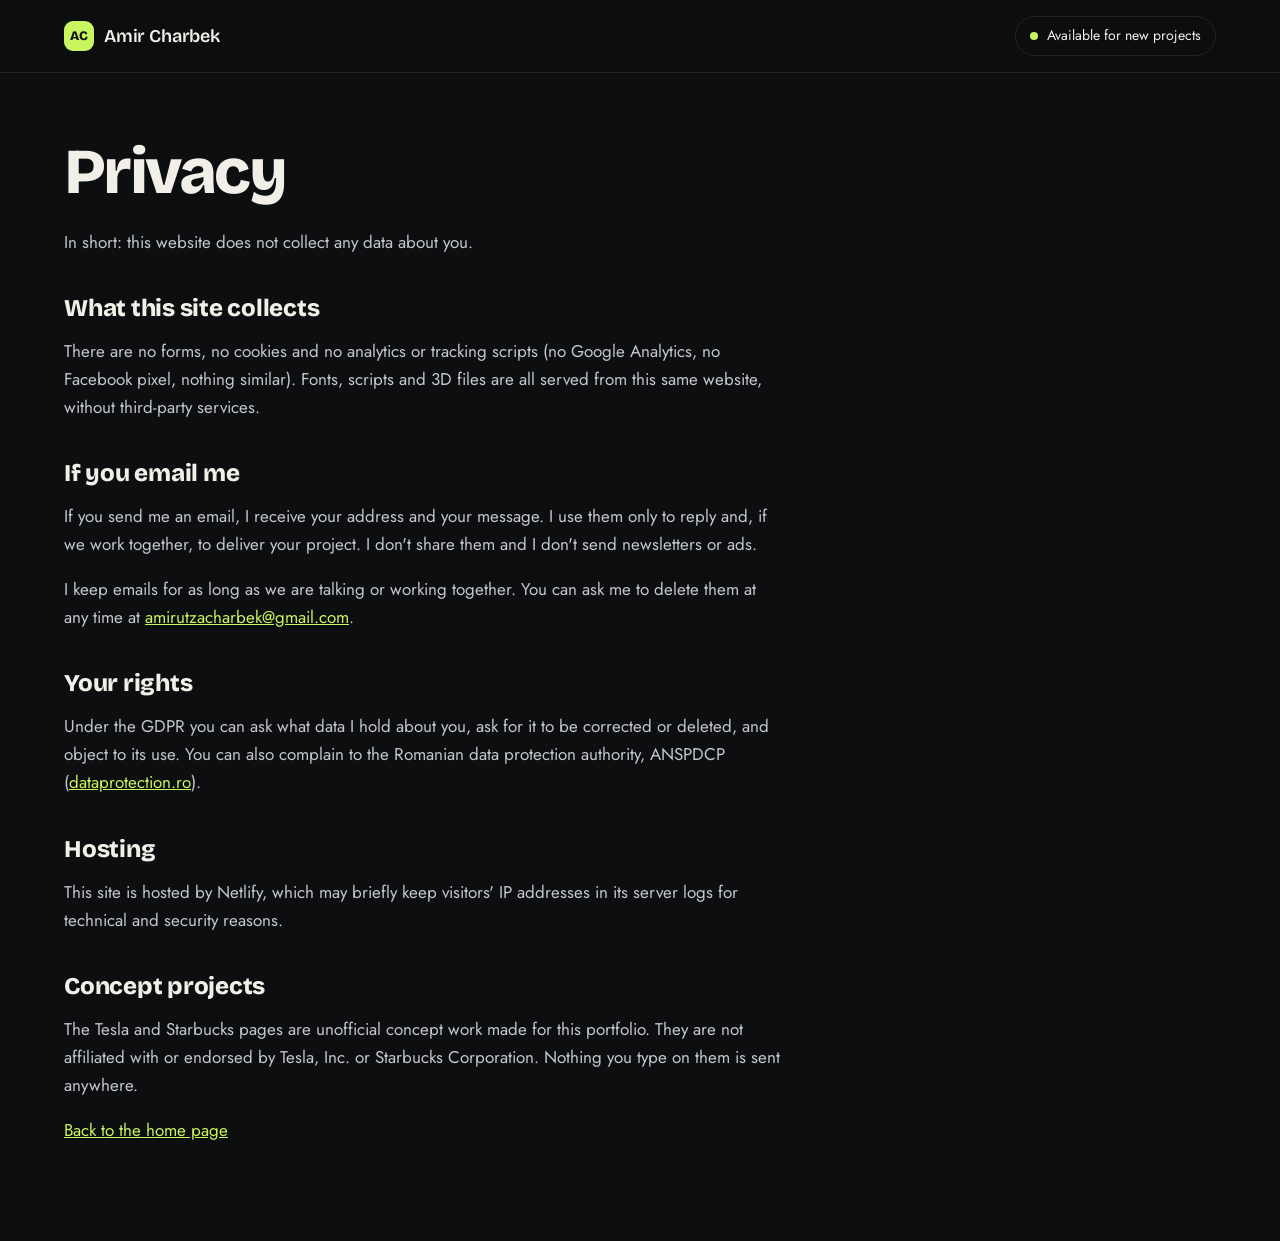
==== privacy/index.html @ db510cf8 "Portfolio site" ====
<!doctype html>
<html lang="en">
<head>
<meta charset="utf-8">
<meta name="viewport" content="width=device-width, initial-scale=1">
<title>Privacy · Amir Charbek</title>
<meta name="theme-color" content="#0d0e10">
<link rel="stylesheet" href="/fonts/fonts.css">
<link rel="stylesheet" href="/style.css">
</head>
<body>
<header class="top solid">
  <div class="wrap">
    <a class="brand" href="/"><i aria-hidden="true">AC</i>Amir Charbek</a>
    <a class="avail" href="/#contact"><b aria-hidden="true"></b><span>Available for new projects</span></a>
  </div>
</header>
<div class="wrap">
  <main class="page">
    <h1>Privacy</h1>
    <p>In short: this website does not collect any data about you.</p>

    <h2>What this site collects</h2>
    <p>There are no forms, no cookies and no analytics or tracking scripts (no Google Analytics, no Facebook pixel, nothing similar). Fonts, scripts and 3D files are all served from this same website, without third-party services.</p>

    <h2>If you email me</h2>
    <p>If you send me an email, I receive your address and your message. I use them only to reply and, if we work together, to deliver your project. I don't share them and I don't send newsletters or ads.</p>
    <p>I keep emails for as long as we are talking or working together. You can ask me to delete them at any time at <a href="mailto:amirutzacharbek@gmail.com">amirutzacharbek@gmail.com</a>.</p>

    <h2>Your rights</h2>
    <p>Under the GDPR you can ask what data I hold about you, ask for it to be corrected or deleted, and object to its use. You can also complain to the Romanian data protection authority, ANSPDCP (<a href="https://www.dataprotection.ro">dataprotection.ro</a>).</p>

    <h2>Hosting</h2>
    <p>This site is hosted by Netlify, which may briefly keep visitors' IP addresses in its server logs for technical and security reasons.</p>

    <h2>Concept projects</h2>
    <p>The Tesla and Starbucks pages are unofficial concept work made for this portfolio. They are not affiliated with or endorsed by Tesla, Inc. or Starbucks Corporation. Nothing you type on them is sent anywhere.</p>

    <p><a href="/">Back to the home page</a></p>
  </main>
</div>
</body>
</html>
---- fonts/fonts.css ----
@font-face{font-family:'Cormorant Garamond';font-style:normal;font-weight:400;font-display:swap;src:url(/fonts/cormorant-garamond-latin-400-normal.woff2) format('woff2');unicode-range:U+0000-00FF, U+0131, U+0152-0153, U+02BB-02BC, U+02C6, U+02DA, U+02DC, U+0304, U+0308, U+0329, U+2000-206F, U+20AC, U+2122, U+2191, U+2193, U+2212, U+2215, U+FEFF, U+FFFD}
@font-face{font-family:'Cormorant Garamond';font-style:normal;font-weight:400;font-display:swap;src:url(/fonts/cormorant-garamond-latin-ext-400-normal.woff2) format('woff2');unicode-range:U+0100-02BA, U+02BD-02C5, U+02C7-02CC, U+02CE-02D7, U+02DD-02FF, U+0304, U+0308, U+0329, U+1D00-1DBF, U+1E00-1E9F, U+1EF2-1EFF, U+2020, U+20A0-20AB, U+20AD-20C0, U+2113, U+2C60-2C7F, U+A720-A7FF}
@font-face{font-family:'Cormorant Garamond';font-style:italic;font-weight:400;font-display:swap;src:url(/fonts/cormorant-garamond-latin-400-italic.woff2) format('woff2');unicode-range:U+0000-00FF, U+0131, U+0152-0153, U+02BB-02BC, U+02C6, U+02DA, U+02DC, U+0304, U+0308, U+0329, U+2000-206F, U+20AC, U+2122, U+2191, U+2193, U+2212, U+2215, U+FEFF, U+FFFD}
@font-face{font-family:'Cormorant Garamond';font-style:italic;font-weight:400;font-display:swap;src:url(/fonts/cormorant-garamond-latin-ext-400-italic.woff2) format('woff2');unicode-range:U+0100-02BA, U+02BD-02C5, U+02C7-02CC, U+02CE-02D7, U+02DD-02FF, U+0304, U+0308, U+0329, U+1D00-1DBF, U+1E00-1E9F, U+1EF2-1EFF, U+2020, U+20A0-20AB, U+20AD-20C0, U+2113, U+2C60-2C7F, U+A720-A7FF}
@font-face{font-family:'Cormorant Garamond';font-style:normal;font-weight:500;font-display:swap;src:url(/fonts/cormorant-garamond-latin-500-normal.woff2) format('woff2');unicode-range:U+0000-00FF, U+0131, U+0152-0153, U+02BB-02BC, U+02C6, U+02DA, U+02DC, U+0304, U+0308, U+0329, U+2000-206F, U+20AC, U+2122, U+2191, U+2193, U+2212, U+2215, U+FEFF, U+FFFD}
@font-face{font-family:'Cormorant Garamond';font-style:normal;font-weight:500;font-display:swap;src:url(/fonts/cormorant-garamond-latin-ext-500-normal.woff2) format('woff2');unicode-range:U+0100-02BA, U+02BD-02C5, U+02C7-02CC, U+02CE-02D7, U+02DD-02FF, U+0304, U+0308, U+0329, U+1D00-1DBF, U+1E00-1E9F, U+1EF2-1EFF, U+2020, U+20A0-20AB, U+20AD-20C0, U+2113, U+2C60-2C7F, U+A720-A7FF}
@font-face{font-family:'Cormorant Garamond';font-style:normal;font-weight:600;font-display:swap;src:url(/fonts/cormorant-garamond-latin-600-normal.woff2) format('woff2');unicode-range:U+0000-00FF, U+0131, U+0152-0153, U+02BB-02BC, U+02C6, U+02DA, U+02DC, U+0304, U+0308, U+0329, U+2000-206F, U+20AC, U+2122, U+2191, U+2193, U+2212, U+2215, U+FEFF, U+FFFD}
@font-face{font-family:'Cormorant Garamond';font-style:normal;font-weight:600;font-display:swap;src:url(/fonts/cormorant-garamond-latin-ext-600-normal.woff2) format('woff2');unicode-range:U+0100-02BA, U+02BD-02C5, U+02C7-02CC, U+02CE-02D7, U+02DD-02FF, U+0304, U+0308, U+0329, U+1D00-1DBF, U+1E00-1E9F, U+1EF2-1EFF, U+2020, U+20A0-20AB, U+20AD-20C0, U+2113, U+2C60-2C7F, U+A720-A7FF}
@font-face{font-family:'Jost';font-style:normal;font-weight:300;font-display:swap;src:url(/fonts/jost-latin-300-normal.woff2) format('woff2');unicode-range:U+0000-00FF, U+0131, U+0152-0153, U+02BB-02BC, U+02C6, U+02DA, U+02DC, U+0304, U+0308, U+0329, U+2000-206F, U+20AC, U+2122, U+2191, U+2193, U+2212, U+2215, U+FEFF, U+FFFD}
@font-face{font-family:'Jost';font-style:normal;font-weight:300;font-display:swap;src:url(/fonts/jost-latin-ext-300-normal.woff2) format('woff2');unicode-range:U+0100-02BA, U+02BD-02C5, U+02C7-02CC, U+02CE-02D7, U+02DD-02FF, U+0304, U+0308, U+0329, U+1D00-1DBF, U+1E00-1E9F, U+1EF2-1EFF, U+2020, U+20A0-20AB, U+20AD-20C0, U+2113, U+2C60-2C7F, U+A720-A7FF}
@font-face{font-family:'Jost';font-style:normal;font-weight:400;font-display:swap;src:url(/fonts/jost-latin-400-normal.woff2) format('woff2');unicode-range:U+0000-00FF, U+0131, U+0152-0153, U+02BB-02BC, U+02C6, U+02DA, U+02DC, U+0304, U+0308, U+0329, U+2000-206F, U+20AC, U+2122, U+2191, U+2193, U+2212, U+2215, U+FEFF, U+FFFD}
@font-face{font-family:'Jost';font-style:normal;font-weight:400;font-display:swap;src:url(/fonts/jost-latin-ext-400-normal.woff2) format('woff2');unicode-range:U+0100-02BA, U+02BD-02C5, U+02C7-02CC, U+02CE-02D7, U+02DD-02FF, U+0304, U+0308, U+0329, U+1D00-1DBF, U+1E00-1E9F, U+1EF2-1EFF, U+2020, U+20A0-20AB, U+20AD-20C0, U+2113, U+2C60-2C7F, U+A720-A7FF}
@font-face{font-family:'Jost';font-style:normal;font-weight:500;font-display:swap;src:url(/fonts/jost-latin-500-normal.woff2) format('woff2');unicode-range:U+0000-00FF, U+0131, U+0152-0153, U+02BB-02BC, U+02C6, U+02DA, U+02DC, U+0304, U+0308, U+0329, U+2000-206F, U+20AC, U+2122, U+2191, U+2193, U+2212, U+2215, U+FEFF, U+FFFD}
@font-face{font-family:'Jost';font-style:normal;font-weight:500;font-display:swap;src:url(/fonts/jost-latin-ext-500-normal.woff2) format('woff2');unicode-range:U+0100-02BA, U+02BD-02C5, U+02C7-02CC, U+02CE-02D7, U+02DD-02FF, U+0304, U+0308, U+0329, U+1D00-1DBF, U+1E00-1E9F, U+1EF2-1EFF, U+2020, U+20A0-20AB, U+20AD-20C0, U+2113, U+2C60-2C7F, U+A720-A7FF}
@font-face{font-family:'Bricolage Grotesque';font-style:normal;font-weight:400;font-display:swap;src:url(/fonts/bricolage-grotesque-latin-400-normal.woff2) format('woff2');unicode-range:U+0000-00FF, U+0131, U+0152-0153, U+02BB-02BC, U+02C6, U+02DA, U+02DC, U+0304, U+0308, U+0329, U+2000-206F, U+20AC, U+2122, U+2191, U+2193, U+2212, U+2215, U+FEFF, U+FFFD}
@font-face{font-family:'Bricolage Grotesque';font-style:normal;font-weight:400;font-display:swap;src:url(/fonts/bricolage-grotesque-latin-ext-400-normal.woff2) format('woff2');unicode-range:U+0100-02BA, U+02BD-02C5, U+02C7-02CC, U+02CE-02D7, U+02DD-02FF, U+0304, U+0308, U+0329, U+1D00-1DBF, U+1E00-1E9F, U+1EF2-1EFF, U+2020, U+20A0-20AB, U+20AD-20C0, U+2113, U+2C60-2C7F, U+A720-A7FF}
@font-face{font-family:'Bricolage Grotesque';font-style:normal;font-weight:600;font-display:swap;src:url(/fonts/bricolage-grotesque-latin-600-normal.woff2) format('woff2');unicode-range:U+0000-00FF, U+0131, U+0152-0153, U+02BB-02BC, U+02C6, U+02DA, U+02DC, U+0304, U+0308, U+0329, U+2000-206F, U+20AC, U+2122, U+2191, U+2193, U+2212, U+2215, U+FEFF, U+FFFD}
@font-face{font-family:'Bricolage Grotesque';font-style:normal;font-weight:600;font-display:swap;src:url(/fonts/bricolage-grotesque-latin-ext-600-normal.woff2) format('woff2');unicode-range:U+0100-02BA, U+02BD-02C5, U+02C7-02CC, U+02CE-02D7, U+02DD-02FF, U+0304, U+0308, U+0329, U+1D00-1DBF, U+1E00-1E9F, U+1EF2-1EFF, U+2020, U+20A0-20AB, U+20AD-20C0, U+2113, U+2C60-2C7F, U+A720-A7FF}
@font-face{font-family:'Bricolage Grotesque';font-style:normal;font-weight:800;font-display:swap;src:url(/fonts/bricolage-grotesque-latin-800-normal.woff2) format('woff2');unicode-range:U+0000-00FF, U+0131, U+0152-0153, U+02BB-02BC, U+02C6, U+02DA, U+02DC, U+0304, U+0308, U+0329, U+2000-206F, U+20AC, U+2122, U+2191, U+2193, U+2212, U+2215, U+FEFF, U+FFFD}
@font-face{font-family:'Bricolage Grotesque';font-style:normal;font-weight:800;font-display:swap;src:url(/fonts/bricolage-grotesque-latin-ext-800-normal.woff2) format('woff2');unicode-range:U+0100-02BA, U+02BD-02C5, U+02C7-02CC, U+02CE-02D7, U+02DD-02FF, U+0304, U+0308, U+0329, U+1D00-1DBF, U+1E00-1E9F, U+1EF2-1EFF, U+2020, U+20A0-20AB, U+20AD-20C0, U+2113, U+2C60-2C7F, U+A720-A7FF}
@font-face{font-family:'Newsreader';font-style:normal;font-weight:400;font-display:swap;src:url(/fonts/newsreader-latin-400-normal.woff2) format('woff2');unicode-range:U+0000-00FF, U+0131, U+0152-0153, U+02BB-02BC, U+02C6, U+02DA, U+02DC, U+0304, U+0308, U+0329, U+2000-206F, U+20AC, U+2122, U+2191, U+2193, U+2212, U+2215, U+FEFF, U+FFFD}
@font-face{font-family:'Newsreader';font-style:normal;font-weight:400;font-display:swap;src:url(/fonts/newsreader-latin-ext-400-normal.woff2) format('woff2');unicode-range:U+0100-02BA, U+02BD-02C5, U+02C7-02CC, U+02CE-02D7, U+02DD-02FF, U+0304, U+0308, U+0329, U+1D00-1DBF, U+1E00-1E9F, U+1EF2-1EFF, U+2020, U+20A0-20AB, U+20AD-20C0, U+2113, U+2C60-2C7F, U+A720-A7FF}
@font-face{font-family:'Newsreader';font-style:italic;font-weight:400;font-display:swap;src:url(/fonts/newsreader-latin-400-italic.woff2) format('woff2');unicode-range:U+0000-00FF, U+0131, U+0152-0153, U+02BB-02BC, U+02C6, U+02DA, U+02DC, U+0304, U+0308, U+0329, U+2000-206F, U+20AC, U+2122, U+2191, U+2193, U+2212, U+2215, U+FEFF, U+FFFD}
@font-face{font-family:'Newsreader';font-style:italic;font-weight:400;font-display:swap;src:url(/fonts/newsreader-latin-ext-400-italic.woff2) format('woff2');unicode-range:U+0100-02BA, U+02BD-02C5, U+02C7-02CC, U+02CE-02D7, U+02DD-02FF, U+0304, U+0308, U+0329, U+1D00-1DBF, U+1E00-1E9F, U+1EF2-1EFF, U+2020, U+20A0-20AB, U+20AD-20C0, U+2113, U+2C60-2C7F, U+A720-A7FF}
@font-face{font-family:'Newsreader';font-style:normal;font-weight:500;font-display:swap;src:url(/fonts/newsreader-latin-500-normal.woff2) format('woff2');unicode-range:U+0000-00FF, U+0131, U+0152-0153, U+02BB-02BC, U+02C6, U+02DA, U+02DC, U+0304, U+0308, U+0329, U+2000-206F, U+20AC, U+2122, U+2191, U+2193, U+2212, U+2215, U+FEFF, U+FFFD}
@font-face{font-family:'Newsreader';font-style:normal;font-weight:500;font-display:swap;src:url(/fonts/newsreader-latin-ext-500-normal.woff2) format('woff2');unicode-range:U+0100-02BA, U+02BD-02C5, U+02C7-02CC, U+02CE-02D7, U+02DD-02FF, U+0304, U+0308, U+0329, U+1D00-1DBF, U+1E00-1E9F, U+1EF2-1EFF, U+2020, U+20A0-20AB, U+20AD-20C0, U+2113, U+2C60-2C7F, U+A720-A7FF}
@font-face{font-family:'Caveat';font-style:normal;font-weight:600;font-display:swap;src:url(/fonts/caveat-latin-600-normal.woff2) format('woff2');unicode-range:U+0000-00FF, U+0131, U+0152-0153, U+02BB-02BC, U+02C6, U+02DA, U+02DC, U+0304, U+0308, U+0329, U+2000-206F, U+20AC, U+2122, U+2191, U+2193, U+2212, U+2215, U+FEFF, U+FFFD}
@font-face{font-family:'Caveat';font-style:normal;font-weight:600;font-display:swap;src:url(/fonts/caveat-latin-ext-600-normal.woff2) format('woff2');unicode-range:U+0100-02BA, U+02BD-02C5, U+02C7-02CC, U+02CE-02D7, U+02DD-02FF, U+0304, U+0308, U+0329, U+1D00-1DBF, U+1E00-1E9F, U+1EF2-1EFF, U+2020, U+20A0-20AB, U+20AD-20C0, U+2113, U+2C60-2C7F, U+A720-A7FF}
---- style.css ----
﻿:root {
  --bg: #0d0e10;
  --bg2: #15171a;
  --ink: #f2efe9;
  --soft: #9a9ea6;
  --line: rgba(255,255,255,.09);
  --accent: #c8f560;
  --display: "Bricolage Grotesque", "Jost", system-ui, sans-serif;
  --sans: "Jost", -apple-system, "Segoe UI", Roboto, Helvetica, Arial, sans-serif;
  --serif: "Newsreader", Georgia, serif;
  color-scheme: dark;
}
* { box-sizing: border-box; }
html { -webkit-text-size-adjust: 100%; scroll-behavior: smooth; }
body { margin: 0; background: var(--bg); color: var(--ink); font: 400 17px/1.65 var(--sans); overflow-x: hidden; }
img { max-width: 100%; display: block; }
a { color: inherit; }
::selection { background: var(--accent); color: #111; }
:focus-visible { outline: 2px solid var(--accent); outline-offset: 3px; }
.wrap { max-width: 1200px; margin: 0 auto; padding: 0 24px; }

/* header */
.top { position: fixed; inset: 0 0 auto; z-index: 40; transition: background .4s, backdrop-filter .4s; }
.top.solid { background: rgba(13,14,16,.72); backdrop-filter: blur(14px); -webkit-backdrop-filter: blur(14px); border-bottom: 1px solid var(--line); }
.top .wrap { display: flex; align-items: center; justify-content: space-between; height: 72px; gap: 20px; }
.brand { font: 600 18px var(--display); text-decoration: none; letter-spacing: -.01em; display: flex; align-items: center; gap: 10px; }
.brand i { width: 30px; height: 30px; border-radius: 9px; background: var(--accent); color: #111; display: grid; place-items: center; font: 800 13px var(--display); font-style: normal; }
.top nav { display: flex; gap: 30px; font-size: 15px; }
.top nav a { text-decoration: none; color: var(--soft); transition: color .2s; }
.top nav a:hover { color: var(--ink); }
.avail { display: flex; align-items: center; gap: 9px; font-size: 14px; border: 1px solid var(--line); padding: 7px 14px; border-radius: 999px; text-decoration: none; }
.avail b { width: 8px; height: 8px; border-radius: 50%; background: var(--accent); box-shadow: 0 0 0 0 rgba(200,245,96,.6); animation: ping 2s infinite; }
@keyframes ping { 70% { box-shadow: 0 0 0 9px rgba(200,245,96,0); } 100% { box-shadow: 0 0 0 0 rgba(200,245,96,0); } }

/* hero */
.hero { position: relative; min-height: 100svh; display: flex; align-items: center; overflow: hidden; }
#bg { position: absolute; inset: 0; width: 100%; height: 100%; }
.hero::after { content: ""; position: absolute; inset: 0; background: radial-gradient(ellipse at 50% 120%, var(--bg) 20%, transparent 70%); pointer-events: none; }
.hero .wrap { position: relative; z-index: 1; padding-top: 90px; padding-bottom: 60px; width: 100%; }
.eyebrow { font-size: 13px; letter-spacing: .2em; text-transform: uppercase; color: var(--accent); font-weight: 500; }
.hero h1 { font: 800 clamp(46px, 8.6vw, 128px)/.95 var(--display); letter-spacing: -.045em; margin: 22px 0 28px; max-width: 11ch; }
.hero h1 .nb { white-space: nowrap; }
.hero h1 em { font: italic 400 1em/1 var(--serif); letter-spacing: -.02em; color: var(--accent); }
.hero h1 .w { display: inline-block; overflow: hidden; vertical-align: top; padding-bottom: .08em; }
.hero h1 .w > span { display: inline-block; transform: translateY(105%); animation: up 1s cubic-bezier(.2,.8,.1,1) forwards; }
@keyframes up { to { transform: none; } }
.hero p { font-size: clamp(18px, 1.6vw, 21px); color: var(--soft); max-width: 34em; margin: 0 0 36px; opacity: 0; animation: fade 1s .9s forwards; }
.hero .cta { opacity: 0; animation: fade 1s 1.1s forwards; display: flex; gap: 12px; flex-wrap: wrap; }
@keyframes fade { to { opacity: 1; } }
.btn { display: inline-flex; align-items: center; gap: 10px; background: var(--accent); color: #111; padding: 15px 26px; border-radius: 999px; text-decoration: none; font-weight: 500; border: 0; font-size: 16px; cursor: pointer; transition: transform .25s, box-shadow .25s; font-family: var(--sans); }
.btn:hover { transform: translateY(-2px); box-shadow: 0 10px 30px rgba(200,245,96,.25); }
.btn.ghost { background: transparent; color: var(--ink); box-shadow: inset 0 0 0 1px rgba(255,255,255,.22); }
.btn.ghost:hover { box-shadow: inset 0 0 0 1px var(--ink); }
.scroll-cue { position: absolute; left: 50%; bottom: 26px; z-index: 1; transform: translateX(-50%); width: 24px; height: 38px; border: 1.5px solid rgba(255,255,255,.3); border-radius: 14px; }
.scroll-cue::after { content: ""; position: absolute; left: 50%; top: 7px; width: 3px; height: 8px; margin-left: -1.5px; border-radius: 2px; background: var(--ink); animation: cue 1.8s infinite; }
@keyframes cue { 60% { transform: translateY(12px); opacity: 0; } }

.marquee { border-block: 1px solid var(--line); overflow: hidden; padding: 22px 0; white-space: nowrap; }
.marquee div { display: inline-flex; gap: 56px; animation: slide 38s linear infinite; font: 500 clamp(22px, 2.6vw, 34px) var(--display); color: #4a4e55; letter-spacing: -.02em; }
.marquee span::after { content: "✦"; margin-left: 56px; color: var(--accent); font-size: .6em; vertical-align: middle; }
@keyframes slide { to { transform: translateX(-50%); } }

/* sections */
section { padding: 130px 0; }
.sec-head { display: flex; justify-content: space-between; align-items: end; gap: 30px; margin-bottom: 60px; flex-wrap: wrap; }
h2 { font: 700 clamp(38px, 5.4vw, 76px)/1 var(--display); letter-spacing: -.04em; margin: 14px 0 0; }
h2 em { font: italic 400 1em/1 var(--serif); color: var(--accent); letter-spacing: -.02em; }
.lead { color: var(--soft); max-width: 30em; margin: 0; font-size: 18px; }

/* work */
.project { display: grid; grid-template-columns: 1.35fr .65fr; gap: 56px; align-items: center; margin-bottom: 120px; }
.project:nth-of-type(even) { grid-template-columns: .65fr 1.35fr; }
.project:nth-of-type(even) .frame { order: 2; }
.frame { position: relative; border-radius: 18px; background: var(--bg2); border: 1px solid var(--line); overflow: hidden; transform-style: preserve-3d; transition: transform .6s cubic-bezier(.2,.8,.1,1), box-shadow .6s; box-shadow: 0 40px 80px -30px rgba(0,0,0,.7); text-decoration: none; display: block; }
.frame .bar { display: flex; align-items: center; gap: 7px; padding: 12px 16px; border-bottom: 1px solid var(--line); font-size: 12px; color: var(--soft); }
.frame .bar i { width: 10px; height: 10px; border-radius: 50%; background: #2c2f34; }
.frame .bar span { margin-left: 12px; background: #1d2024; border-radius: 6px; padding: 3px 12px; flex: 1; max-width: 320px; overflow: hidden; text-overflow: ellipsis; white-space: nowrap; }
.shot { position: relative; aspect-ratio: 16/10; overflow: hidden; background: #111; }
.shot img { width: 100%; height: 100%; object-fit: cover; transition: transform 1.2s cubic-bezier(.2,.8,.1,1); }
.frame:hover .shot img { transform: scale(1.04); }
.open { position: absolute; right: 20px; bottom: 20px; width: 92px; height: 92px; border-radius: 50%; background: var(--accent); color: #111; display: grid; place-items: center; font-weight: 500; font-size: 14px; transform: scale(0) rotate(-30deg); transition: transform .5s cubic-bezier(.2,.8,.1,1); }
.frame:hover .open { transform: none; }
.meta .num { font: 500 14px var(--display); color: var(--soft); letter-spacing: .1em; }
.meta .logo { height: 34px; margin: 18px 0 14px; display: flex; align-items: center; }
.meta .logo img { height: 100%; width: auto; }
.meta h3 { font: 700 34px/1.1 var(--display); letter-spacing: -.03em; margin: 0 0 14px; }
.meta p { color: var(--soft); margin: 0 0 20px; }
.tags { display: flex; flex-wrap: wrap; gap: 8px; margin-bottom: 26px; }
.tags span { font-size: 13px; border: 1px solid var(--line); border-radius: 999px; padding: 4px 12px; color: #c9ccd2; }
.link { display: inline-flex; gap: 10px; align-items: center; text-decoration: none; font-weight: 500; border-bottom: 1px solid var(--accent); padding-bottom: 3px; }
.link:hover { color: var(--accent); }
.note { font-size: 13px; color: #6b7078; border-top: 1px solid var(--line); padding-top: 22px; max-width: 60em; }

/* about */
.about { background: var(--ink); color: #111; border-radius: 32px 32px 0 0; }
.about .eyebrow { color: #4d6b00; }
.about h2 em { color: #4d6b00; }
.about .lead, .about p { color: #50545a; }
.about-grid { display: grid; grid-template-columns: .8fr 1.2fr; gap: 70px; align-items: start; }
.idcard { position: sticky; top: 100px; background: #111; color: var(--ink); border-radius: 24px; padding: 30px; transform-style: preserve-3d; transition: transform .5s cubic-bezier(.2,.8,.1,1); overflow: hidden; }
.idcard::before { content: ""; position: absolute; inset: 0; background: radial-gradient(400px circle at var(--mx, 50%) var(--my, 0%), rgba(200,245,96,.18), transparent 60%); pointer-events: none; }
.mono { width: 84px; height: 84px; border-radius: 22px; background: var(--accent); color: #111; display: grid; place-items: center; font: 800 32px var(--display); letter-spacing: -.04em; }
.idcard h3 { font: 700 28px var(--display); margin: 22px 0 2px; letter-spacing: -.02em; }
.idcard .role { color: var(--soft); margin-bottom: 24px; }
.idcard dl { margin: 0; display: grid; gap: 16px; border-top: 1px solid var(--line); padding-top: 22px; }
.idcard dt { font-size: 12px; letter-spacing: .16em; text-transform: uppercase; color: #7d828a; }
.idcard dd { margin: 3px 0 0; }
.about-text > p { font-size: clamp(20px, 2vw, 25px); line-height: 1.5; color: #222; margin: 0 0 22px; }
.stats { display: grid; grid-template-columns: repeat(3, 1fr); gap: 20px; margin: 50px 0 70px; border-block: 1px solid #ddd8cf; padding: 30px 0; }
.stats b { display: block; font: 700 clamp(44px, 5vw, 64px)/1 var(--display); letter-spacing: -.04em; color: #111; }
.stats span { font-size: 15px; color: #60646a; }
.sub { font: 600 13px var(--sans); letter-spacing: .18em; text-transform: uppercase; color: #60646a; margin: 0 0 22px; }
.timeline { display: grid; gap: 0; margin-bottom: 70px; }
.timeline > div { display: grid; grid-template-columns: 120px 1fr; gap: 24px; padding: 26px 0; border-top: 1px solid #ddd8cf; }
.timeline .yrs { font: 700 30px var(--display); letter-spacing: -.03em; color: #111; }
.timeline strong { display: block; font: 600 21px var(--display); letter-spacing: -.01em; color: #111; }
.timeline span { color: #60646a; font-size: 16px; }
.skills { display: grid; grid-template-columns: repeat(2, 1fr); gap: 16px; }
.skill { background: #fff; border-radius: 18px; padding: 24px; border: 1px solid #e6e1d8; transition: transform .3s, box-shadow .3s; }
.skill:hover { transform: translateY(-4px); box-shadow: 0 18px 40px -20px rgba(0,0,0,.25); }
.skill b { display: block; font: 600 19px var(--display); color: #111; margin-bottom: 6px; }
.skill span { color: #60646a; font-size: 15.5px; }

/* process */
.process { background: var(--ink); color: #111; padding-top: 0; }
.process h2 { color: #111; }
.steps { display: grid; grid-template-columns: repeat(4, 1fr); gap: 0; border-top: 1px solid #ddd8cf; }
.steps > div { padding: 30px 26px 10px 0; }
.steps .n { font: 500 14px var(--display); color: #4d6b00; letter-spacing: .1em; }
.steps b { display: block; font: 600 22px var(--display); margin: 14px 0 8px; letter-spacing: -.01em; }
.steps span { color: #60646a; font-size: 16px; }

/* contact */
.contact { text-align: center; padding: 160px 0; position: relative; overflow: hidden; }
.contact h2 { font-size: clamp(48px, 9vw, 140px); line-height: .92; }
.contact .lead { margin: 24px auto 44px; }
.mail { display: inline-block; font: 600 clamp(20px, 3vw, 34px) var(--display); letter-spacing: -.02em; text-decoration: none; border-bottom: 2px solid var(--accent); padding-bottom: 4px; margin-bottom: 30px; }
.mail:hover { color: var(--accent); }
.contact .cta { display: flex; gap: 12px; justify-content: center; flex-wrap: wrap; }

footer { border-top: 1px solid var(--line); padding: 30px 0 40px; color: var(--soft); font-size: 14px; }
footer .wrap { display: flex; justify-content: space-between; gap: 16px; flex-wrap: wrap; }
footer a { color: var(--soft); }

.toast { position: fixed; left: 50%; bottom: 24px; z-index: 60; transform: translate(-50%, 220%); visibility: hidden; background: var(--accent); color: #111; padding: 12px 20px; border-radius: 999px; font-weight: 500; transition: transform .45s cubic-bezier(.2,.8,.1,1), visibility 0s .45s; }
.toast.show { transform: translate(-50%, 0); visibility: visible; transition: transform .45s cubic-bezier(.2,.8,.1,1); }

/* text pages */
.page { max-width: 720px; padding: 140px 0 80px; }
.page h1 { font: 700 clamp(40px, 6vw, 64px)/1 var(--display); letter-spacing: -.04em; margin: 0 0 24px; }
.page h2 { font-size: 24px; letter-spacing: -.01em; margin: 40px 0 8px; }
.page p { color: #c3c6cc; }
.page a { color: var(--accent); }

.reveal { opacity: 0; transform: translateY(40px); transition: opacity 1s cubic-bezier(.2,.8,.1,1), transform 1s cubic-bezier(.2,.8,.1,1); }
.reveal.in { opacity: 1; transform: none; }

@media (max-width: 900px) {
  .top nav { display: none; }
  section { padding: 90px 0; }
  .project, .project:nth-of-type(even) { grid-template-columns: 1fr; gap: 30px; margin-bottom: 90px; }
  .project:nth-of-type(even) .frame { order: 0; }
  .about-grid { grid-template-columns: 1fr; gap: 40px; }
  .idcard { position: relative; top: 0; }
  .stats { grid-template-columns: 1fr 1fr 1fr; gap: 10px; }
  .skills { grid-template-columns: 1fr; }
  .steps { grid-template-columns: 1fr 1fr; }
  .timeline > div { grid-template-columns: 1fr; gap: 6px; }
  .open { transform: none; width: 72px; height: 72px; font-size: 13px; }
}
@media (max-width: 520px) {
  .avail span { display: none; }
  .steps { grid-template-columns: 1fr; }
  .stats b { font-size: 38px; }
  .stats span { font-size: 13px; }
}
@media (prefers-reduced-motion: reduce) {
  *, *::before, *::after { animation: none !important; transition: none !important; }
  .hero h1 .w > span { transform: none; }
  .hero p, .hero .cta, .reveal { opacity: 1; transform: none; }
}
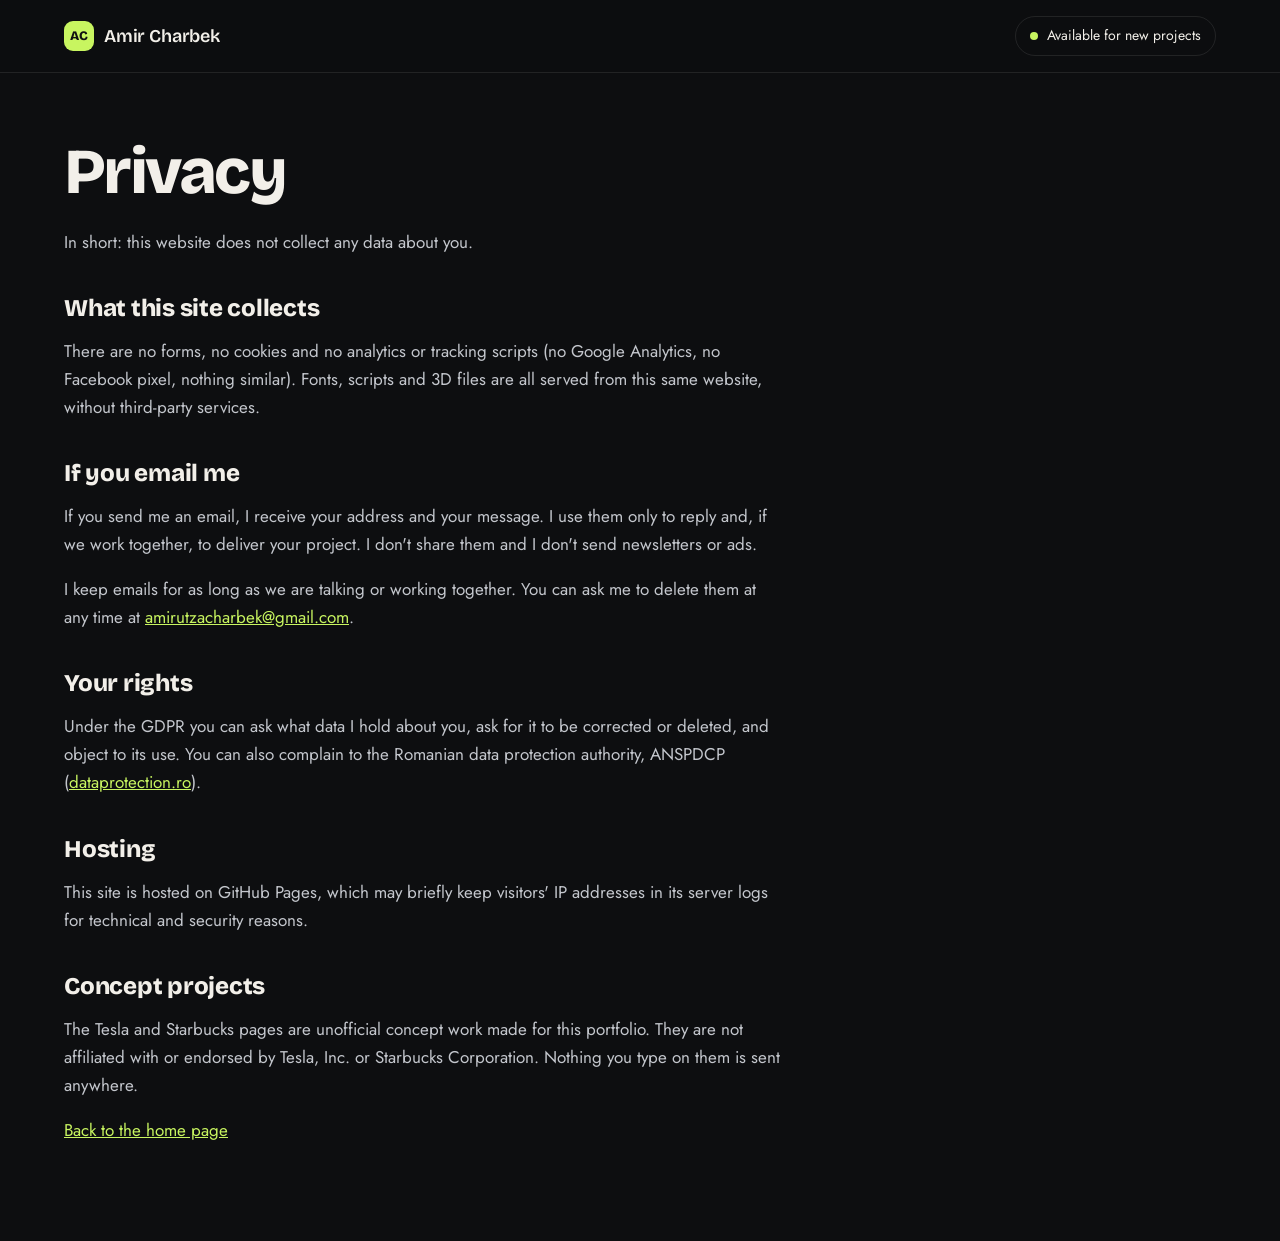
==== commit 1921a7cb: "Update hosting note" ====
--- a/privacy/index.html
+++ b/privacy/index.html
@@ -31,7 +31,7 @@
     <p>Under the GDPR you can ask what data I hold about you, ask for it to be corrected or deleted, and object to its use. You can also complain to the Romanian data protection authority, ANSPDCP (<a href="https://www.dataprotection.ro">dataprotection.ro</a>).</p>
 
     <h2>Hosting</h2>
-    <p>This site is hosted by Netlify, which may briefly keep visitors' IP addresses in its server logs for technical and security reasons.</p>
+    <p>This site is hosted on GitHub Pages, which may briefly keep visitors' IP addresses in its server logs for technical and security reasons.</p>
 
     <h2>Concept projects</h2>
     <p>The Tesla and Starbucks pages are unofficial concept work made for this portfolio. They are not affiliated with or endorsed by Tesla, Inc. or Starbucks Corporation. Nothing you type on them is sent anywhere.</p>
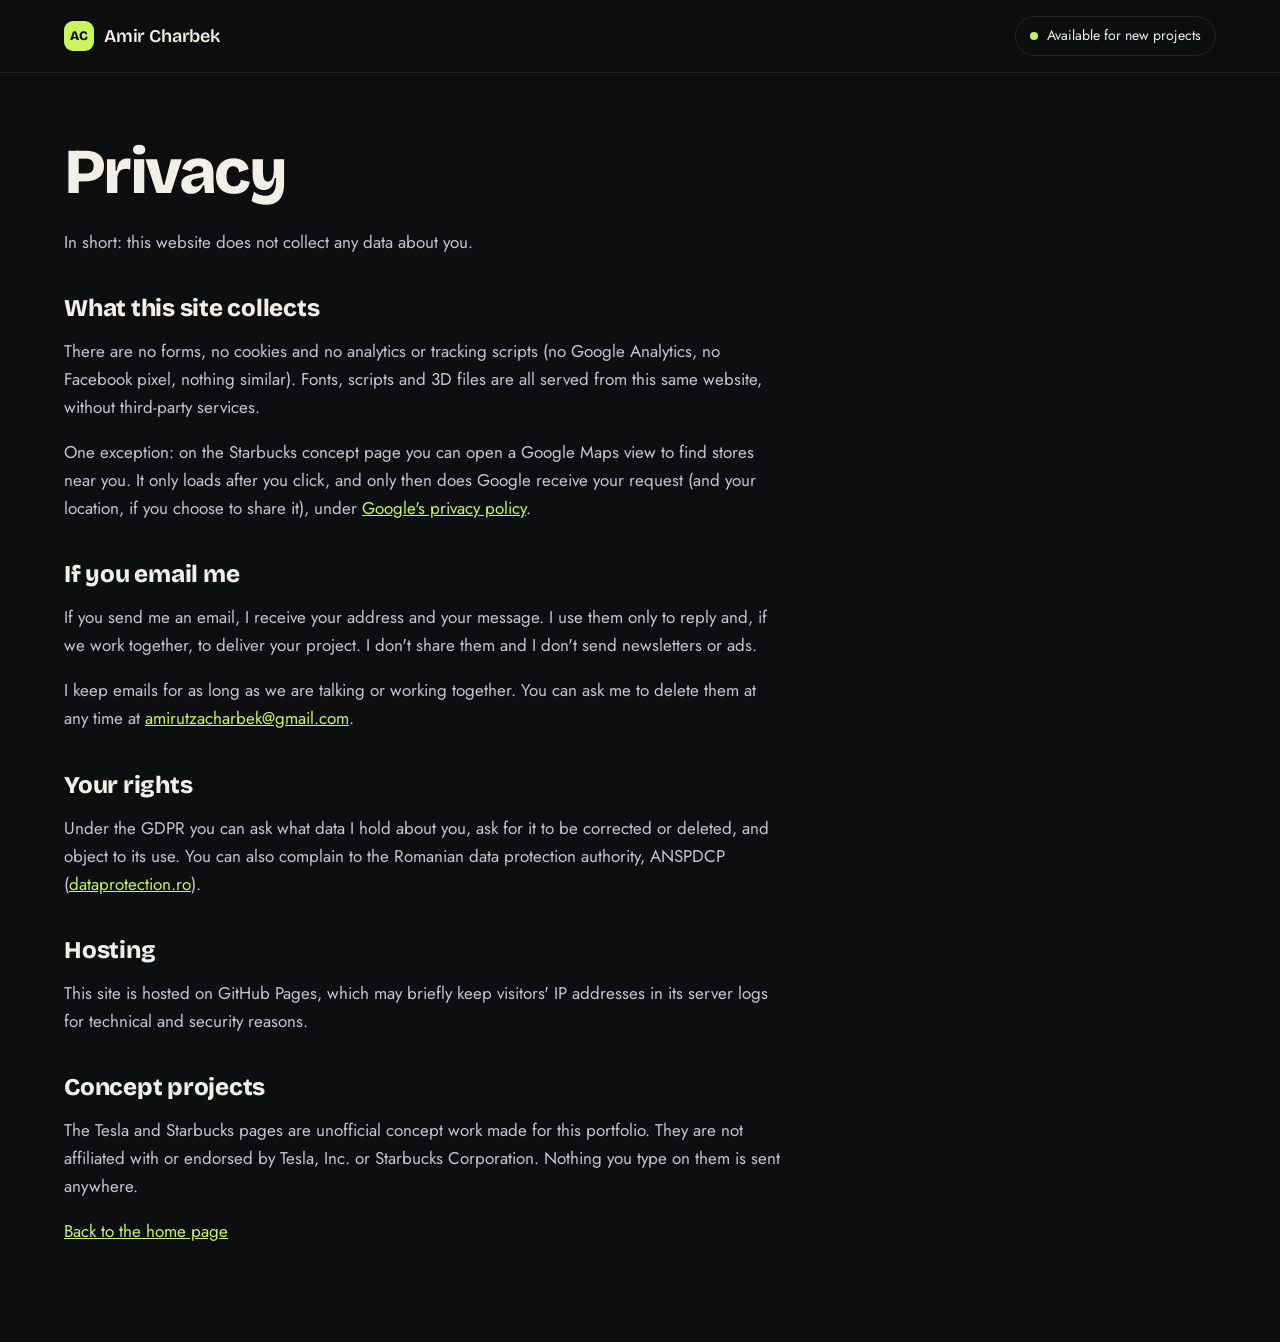
==== commit 87984614: "Real city scenes, interior tours, Starbucks store finder, Romanian profile" ====
--- a/privacy/index.html
+++ b/privacy/index.html
@@ -22,6 +22,7 @@
 
     <h2>What this site collects</h2>
     <p>There are no forms, no cookies and no analytics or tracking scripts (no Google Analytics, no Facebook pixel, nothing similar). Fonts, scripts and 3D files are all served from this same website, without third-party services.</p>
+    <p>One exception: on the Starbucks concept page you can open a Google Maps view to find stores near you. It only loads after you click, and only then does Google receive your request (and your location, if you choose to share it), under <a href="https://policies.google.com/privacy" rel="noopener">Google's privacy policy</a>.</p>
 
     <h2>If you email me</h2>
     <p>If you send me an email, I receive your address and your message. I use them only to reply and, if we work together, to deliver your project. I don't share them and I don't send newsletters or ads.</p>
--- a/style.css
+++ b/style.css
@@ -179,3 +179,10 @@
   .hero h1 .w > span { transform: none; }
   .hero p, .hero .cta, .reveal { opacity: 1; transform: none; }
 }
+
+/* language switch */
+.hr { display: flex; align-items: center; gap: 12px; }
+.lang { display: flex; border: 1px solid var(--line); border-radius: 999px; padding: 3px; }
+.lang button { font: 500 13px/1 var(--sans); letter-spacing: .04em; background: none; border: 0; color: var(--soft); padding: 7px 10px; border-radius: 999px; cursor: pointer; transition: color .2s, background .2s; }
+.lang button:hover { color: var(--ink); }
+.lang button[aria-pressed="true"] { background: var(--ink); color: var(--bg); }
